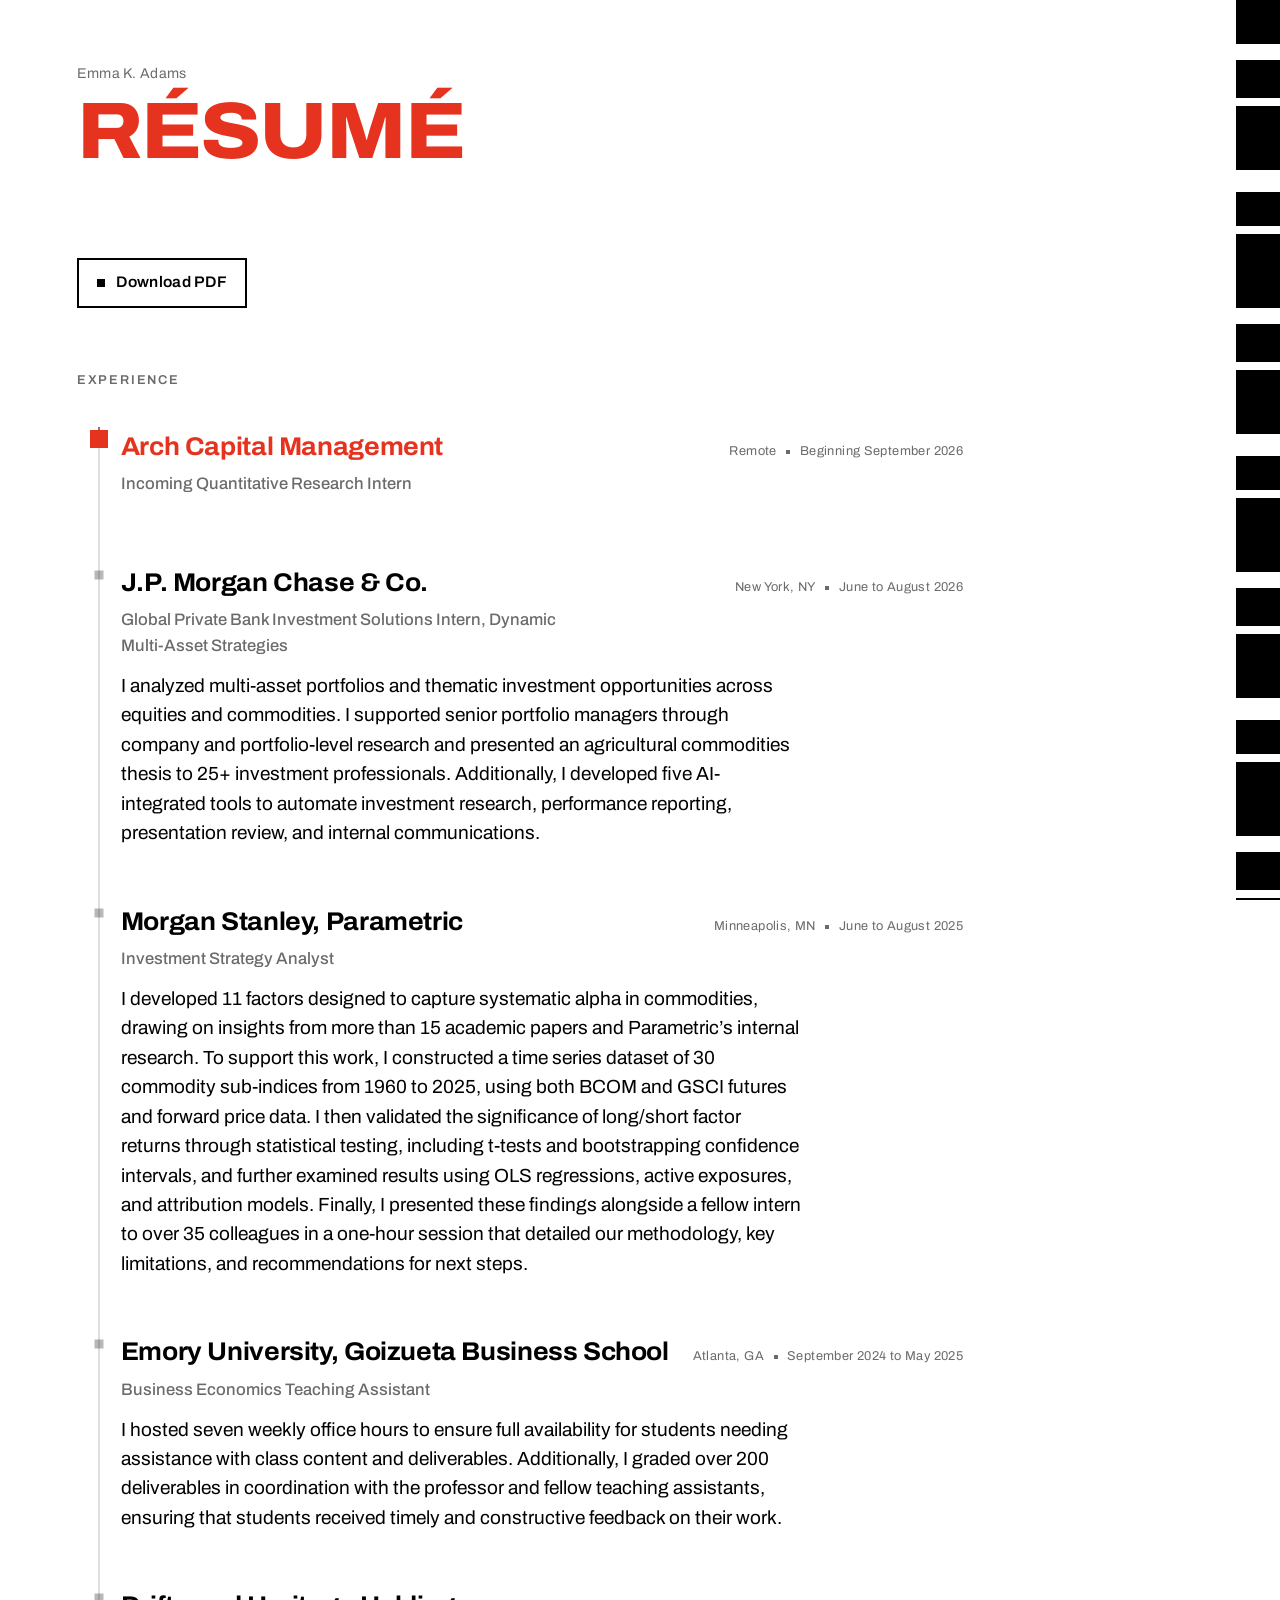
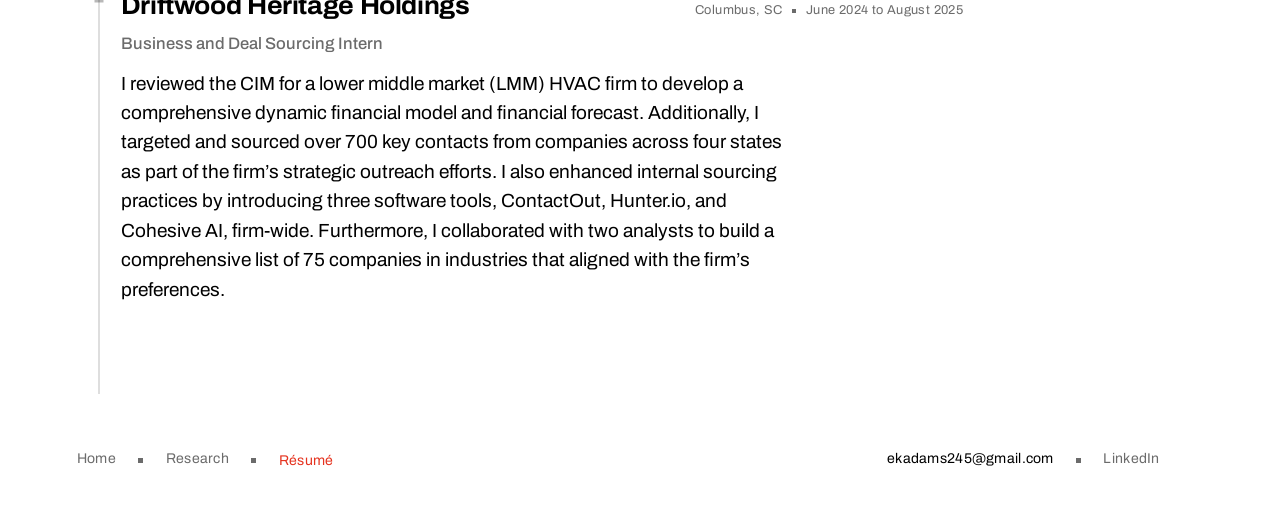
==== resume.html @ d05a8879 "Emma K. Adams: personal site Static site for ekadams245.github.io: home, research and resume pages w" ====
<!DOCTYPE html>
<html lang="en">
<head>
<meta charset="utf-8">
<meta name="viewport" content="width=device-width, initial-scale=1">
<title>Résumé: Quantitative &amp; Fundamental Analysis — Emma K. Adams</title>
<meta name="description" content="Résumé of Emma K. Adams, Emory Goizueta BBA 2027: investment research and quantitative analysis at J.P. Morgan and Morgan Stanley Parametric.">
<link rel="canonical" href="https://ekadams245.github.io/resume.html">
<meta property="og:type" content="website">
<meta property="og:site_name" content="Emma K. Adams">
<meta property="og:locale" content="en_US">
<meta property="og:title" content="Résumé: Quantitative &amp; Fundamental Analysis — Emma K. Adams">
<meta property="og:description" content="Résumé of Emma K. Adams, Emory Goizueta BBA 2027: investment research and quantitative analysis at J.P. Morgan and Morgan Stanley Parametric.">
<meta property="og:url" content="https://ekadams245.github.io/resume.html">
<meta property="og:image" content="https://ekadams245.github.io/og-image.png">
<meta property="og:image:width" content="1200">
<meta property="og:image:height" content="630">
<meta property="og:image:alt" content="Emma K. Adams: equity research, fundamental analysis and quantitative research">
<meta name="twitter:card" content="summary_large_image">
<meta name="twitter:title" content="Résumé: Quantitative &amp; Fundamental Analysis — Emma K. Adams">
<meta name="twitter:description" content="Résumé of Emma K. Adams, Emory Goizueta BBA 2027: investment research and quantitative analysis at J.P. Morgan and Morgan Stanley Parametric.">
<meta name="twitter:image" content="https://ekadams245.github.io/og-image.png">
<meta name="twitter:image:alt" content="Emma K. Adams: equity research, fundamental analysis and quantitative research">
<link rel="preconnect" href="https://fonts.googleapis.com">
<link rel="preconnect" href="https://fonts.gstatic.com" crossorigin>
<link href="https://fonts.googleapis.com/css2?family=Archivo:ital,wdth,wght@0,62..125,100..900;1,62..125,100..900&display=swap" rel="stylesheet">
<link rel="stylesheet" href="styles.css?v=8">
<link rel="icon" href="data:image/svg+xml,<svg xmlns='http://www.w3.org/2000/svg' viewBox='0 0 32 32'><rect width='32' height='32' fill='%23fff'/><rect y='15' width='32' height='2' fill='%23000'/><rect x='10' y='9' width='14' height='14' fill='%23E5331F'/></svg>">
<script type="application/ld+json">
{
  "@context": "https://schema.org",
  "@graph": [
    {
      "@type": "WebPage",
      "@id": "https://ekadams245.github.io/resume.html#page",
      "url": "https://ekadams245.github.io/resume.html",
      "name": "Résumé: Quantitative & Fundamental Analysis — Emma K. Adams",
      "inLanguage": "en-US",
      "isPartOf": {
        "@type": "WebSite",
        "@id": "https://ekadams245.github.io/#website",
        "url": "https://ekadams245.github.io/",
        "name": "Emma K. Adams"
      },
      "about": {
        "@id": "https://ekadams245.github.io/#person"
      },
      "mainEntity": {
        "@id": "https://ekadams245.github.io/#person"
      },
      "associatedMedia": {
        "@type": "MediaObject",
        "contentUrl": "https://ekadams245.github.io/Emma_Adams_Resume.pdf",
        "encodingFormat": "application/pdf",
        "name": "Emma K. Adams résumé (PDF)"
      }
    },
    {
      "@type": "Person",
      "@id": "https://ekadams245.github.io/#person",
      "name": "Emma K. Adams",
      "url": "https://ekadams245.github.io/",
      "sameAs": [
        "https://www.linkedin.com/in/emma-k-adams/",
        "https://github.com/ekadams245"
      ],
      "alumniOf": {
        "@type": "CollegeOrUniversity",
        "name": "Goizueta Business School, Emory University",
        "url": "https://goizueta.emory.edu/",
        "parentOrganization": {
          "@type": "CollegeOrUniversity",
          "name": "Emory University",
          "url": "https://www.emory.edu/"
        }
      }
    }
  ]
}
</script>
</head>
<body>

<div class="tape" aria-hidden="true"></div>

<div class="frame">

  <header class="id">
    <p class="id__back"><a href="index.html">Emma K. Adams</a></p>
    <h1 class="id__name id__name--page">Résumé</h1>
  </header>

  <main class="page page--wide">

    <a class="dl" href="Emma_Adams_Resume.pdf" download>
      <i class="dl__sq" aria-hidden="true"></i>Download PDF
    </a>

    <section class="sec">
      <h2 class="sec__h">Experience</h2>

      <div class="exp">
        <span class="exp__line" aria-hidden="true"></span>
        <span class="exp__lead" aria-hidden="true"></span>
        <span class="exp__box"  aria-hidden="true"></span>

        <article class="role">
          <div class="role__head">
            <h3 class="role__org">Arch Capital Management</h3>
            <p class="role__meta">Remote<i class="role__sep" aria-hidden="true"></i>Beginning September 2026</p>
          </div>
          <p class="role__title">Incoming Quantitative Research Intern</p>
        </article>
        <article class="role">
          <div class="role__head">
            <h3 class="role__org">J.P. Morgan Chase &amp; Co.</h3>
            <p class="role__meta">New York, NY<i class="role__sep" aria-hidden="true"></i>June to August 2026</p>
          </div>
          <p class="role__title">Global Private Bank Investment Solutions Intern, Dynamic Multi-Asset Strategies</p>
          <p class="role__body">I analyzed multi-asset portfolios and thematic investment
            opportunities across equities and commodities. I supported senior portfolio
            managers through company and portfolio-level research and presented an
            agricultural commodities thesis to 25+ investment professionals. Additionally,
            I developed five AI-integrated tools to automate investment research,
            performance reporting, presentation review, and internal communications.</p>
        </article>
        <article class="role">
          <div class="role__head">
            <h3 class="role__org">Morgan Stanley, Parametric</h3>
            <p class="role__meta">Minneapolis, MN<i class="role__sep" aria-hidden="true"></i>June to August 2025</p>
          </div>
          <p class="role__title">Investment Strategy Analyst</p>
          <p class="role__body">I developed 11 factors designed to capture systematic alpha
            in commodities, drawing on insights from more than 15 academic papers and
            Parametric&rsquo;s internal research. To support this work, I constructed a time
            series dataset of 30 commodity sub-indices from 1960 to 2025, using both BCOM and
            GSCI futures and forward price data. I then validated the significance of
            long/short factor returns through statistical testing, including t-tests and
            bootstrapping confidence intervals, and further examined results using OLS
            regressions, active exposures, and attribution models. Finally, I presented
            these findings alongside a fellow intern to over 35 colleagues in a one-hour
            session that detailed our methodology, key limitations, and recommendations for
            next steps.</p>
        </article>
        <article class="role">
          <div class="role__head">
            <h3 class="role__org">Emory University, Goizueta Business School</h3>
            <p class="role__meta">Atlanta, GA<i class="role__sep" aria-hidden="true"></i>September 2024 to May 2025</p>
          </div>
          <p class="role__title">Business Economics Teaching Assistant</p>
          <p class="role__body">I hosted seven weekly office hours to ensure full
            availability for students needing assistance with class content and
            deliverables. Additionally, I graded over 200 deliverables in coordination with
            the professor and fellow teaching assistants, ensuring that students received
            timely and constructive feedback on their work.</p>
        </article>
        <article class="role">
          <div class="role__head">
            <h3 class="role__org">Driftwood Heritage Holdings</h3>
            <p class="role__meta">Columbus, SC<i class="role__sep" aria-hidden="true"></i>June 2024 to August 2025</p>
          </div>
          <p class="role__title">Business and Deal Sourcing Intern</p>
          <p class="role__body">I reviewed the CIM for a lower middle market (LMM) HVAC firm
            to develop a comprehensive dynamic financial model and financial forecast.
            Additionally, I targeted and sourced over 700 key contacts from companies across
            four states as part of the firm&rsquo;s strategic outreach efforts. I also
            enhanced internal sourcing practices by introducing three software tools,
            ContactOut, Hunter.io, and Cohesive AI, firm-wide. Furthermore, I collaborated
            with two analysts to build a comprehensive list of 75 companies in industries
            that aligned with the firm&rsquo;s preferences.</p>
        </article>

      </div>
    </section>

  </main>

  <footer class="meta">
    <nav class="meta__nav" aria-label="Pages">
      <a href="index.html">Home</a>
      <span class="meta__sep" aria-hidden="true"></span>
      <a href="research.html">Research</a>
      <span class="meta__sep" aria-hidden="true"></span>
      <span class="meta__here" aria-current="page">Résumé</span>
    </nav>
    <div class="meta__contact">
      <a class="meta__mail" href="mailto:ekadams245@gmail.com">ekadams245@gmail.com</a>
      <span class="meta__sep" aria-hidden="true"></span>
      <a href="https://www.linkedin.com/in/emma-k-adams/" target="_blank" rel="me noopener noreferrer">LinkedIn</a>
    </div>
  </footer>

</div>

<script src="site.js?v=7"></script>
</body>
</html>
---- styles.css ----
/* Emma K. Adams - site styles */

:root {
  --paper:  #ffffff;
  --ink:    #000000;
  --red:    #e5331f;
  --grey:   #6b6b6b;   /* 5.7:1 contrast on white */

  --tape-w: clamp(12px, 3.4vw, 46px);
  --gut:    clamp(1.5rem, 6vw, 7rem);
  --blk:    clamp(30px, 5.2vw, 68px);

  --ease:   cubic-bezier(.16, 1, .3, 1);
  --travel: 620ms;
}

@media (prefers-color-scheme: dark) {
  :root:not([data-theme="light"]) {
    --paper: #0d0d0d;
    --ink:   #ffffff;
    --grey:  #8a8a8a;
  }
}
:root[data-theme="dark"] {
  --paper: #0d0d0d;
  --ink:   #ffffff;
  --grey:  #8a8a8a;
}

*, *::before, *::after { box-sizing: border-box; }

html { -webkit-text-size-adjust: 100%; }

body {
  margin: 0;
  background: var(--paper);
  color: var(--ink);
  font-family: Archivo, ui-sans-serif, system-ui, "Segoe UI", sans-serif;
  font-size: clamp(16px, 0.5vw + 14.5px, 19px);
  line-height: 1.55;
  -webkit-font-smoothing: antialiased;
  text-rendering: optimizeLegibility;
}

a { color: inherit; text-decoration: none; }

:focus-visible { outline: 2px solid var(--red); outline-offset: 4px; }

/* ---------- right edge tape ---------- */
.tape {
  position: fixed;
  inset: 0 0 0 auto;
  width: var(--tape-w);
  z-index: 5;
  pointer-events: none;
}

/* base and fill share one pattern; the fill is clipped to reading progress */
.tape,
.tape::after {
  --c: var(--ink);
  background-repeat: repeat-y;
  background-size: 100% 264px;
  background-image: linear-gradient(
    to bottom,
    var(--c)  0     44px, transparent 44px  60px,
    var(--c)  60px  98px, transparent 98px  106px,
    var(--c)  106px 170px, transparent 170px 192px,
    var(--c)  192px 226px, transparent 226px 234px,
    var(--c)  234px 264px
  );
}
.tape::after {
  content: "";
  --c: var(--red);
  position: absolute;
  inset: 0 0 auto 0;
  height: var(--p, 0%);
}

/* ---------- background field ---------- */
.field {
  position: fixed;
  inset: 0;
  z-index: 0;
  display: block;
  pointer-events: none;
}
.frame { position: relative; z-index: 1; }

/* ---------- page frame ---------- */
.landing { min-height: 100svh; }

.frame {
  min-height: 100svh;
  padding: clamp(2rem, 7vh, 5rem) calc(var(--tape-w) + var(--gut)) clamp(1.75rem, 5vh, 3.5rem) var(--gut);
  display: flex;
  flex-direction: column;
  justify-content: space-between;
  gap: clamp(2rem, 6vh, 4.5rem);
}

/* ---------- identity ---------- */
.id__name {
  margin: 0;
  font-size: clamp(2.7rem, 10.5vw, 8.5rem);
  font-variation-settings: "wdth" 110, "wght" 800;
  line-height: 0.88;
  letter-spacing: -0.025em;
  text-transform: uppercase;
  color: var(--red);
  text-wrap: balance;
}

.id__line {
  margin: clamp(0.8rem, 1.8vh, 1.25rem) 0 0;
  display: flex;
  align-items: center;
  flex-wrap: wrap;
  gap: clamp(0.5rem, 1.4vw, 0.95rem);
  font-size: clamp(0.95rem, 1.45vw, 1.2rem);
  font-variation-settings: "wdth" 100, "wght" 400;
  letter-spacing: 0.02em;
}
/* square separators */
.id__sep {
  width: 6px;
  height: 6px;
  background: var(--ink);
  flex: none;
}

/* ---------- section links ---------- */
.jump {
  margin-top: clamp(1.75rem, 5vh, 3.25rem);
  display: flex;
  flex-direction: column;
  align-items: flex-start;
  gap: clamp(0.35rem, 1.2vh, 0.7rem);
}
.jump a {
  display: flex;
  align-items: baseline;
  gap: clamp(0.65rem, 1.6vw, 1.1rem);
  font-size: clamp(1.45rem, 3.6vw, 2.75rem);
  font-variation-settings: "wdth" 106, "wght" 600;
  letter-spacing: -0.02em;
  line-height: 1.15;
  transition: color 200ms var(--ease);
}
.jump__sq {
  width: clamp(0.5rem, 1.1vw, 0.8rem);
  aspect-ratio: 1;
  background: var(--ink);
  flex: none;
  transform: translateX(0);
  transition:
    transform 320ms var(--ease),
    background-color 200ms var(--ease);
}
.jump a:hover,
.jump a:focus-visible { color: var(--red); }
.jump a:hover .jump__sq,
.jump a:focus-visible .jump__sq {
  background: var(--red);
  transform: translateX(clamp(0.25rem, 0.7vw, 0.55rem));
}

/* ---------- inner pages ---------- */
.id__back {
  margin: 0 0 clamp(0.5rem, 1.4vh, 0.9rem);
  font-size: clamp(0.85rem, 1.1vw, 1rem);
  letter-spacing: 0.02em;
  color: var(--grey);
}
.id__back a { border-bottom: 1px solid transparent; padding-bottom: 2px; }
.id__back a:hover { color: var(--ink); border-bottom-color: var(--red); }

.id__name--page { font-size: clamp(2.2rem, 7vw, 5rem); }

.page {
  align-self: start;
  max-width: 62ch;
  padding-top: clamp(1.5rem, 4vh, 3rem);
}

/* ---------- about ---------- */
.lead {
  margin: 0 0 clamp(1.4rem, 3.5vh, 2.2rem);
  max-width: 34ch;
  font-size: clamp(1.25rem, 2.6vw, 2rem);
  font-variation-settings: "wdth" 104, "wght" 500;
  line-height: 1.25;
  letter-spacing: -0.015em;
  text-wrap: pretty;
}

.prose { max-width: 56ch; }
.prose p { margin: 0 0 1.15rem; }
.prose em { font-style: italic; }
.prose p:last-child { margin-bottom: 0; }

/* label and value rows */
.sheet {
  margin: clamp(2.2rem, 6vh, 3.5rem) 0 0;
  padding: 0;
  max-width: 46rem;
  border-top: 2px solid var(--ink);
}
.sheet__row {
  display: grid;
  grid-template-columns: minmax(7rem, 11rem) 1fr;
  gap: clamp(0.75rem, 3vw, 2rem);
  padding: clamp(0.65rem, 1.8vh, 0.95rem) 0;
  border-bottom: 1px solid color-mix(in srgb, var(--ink) 18%, transparent);
}
.sheet__k {
  font-size: clamp(0.8rem, 1vw, 0.9rem);
  letter-spacing: 0.04em;
  color: var(--grey);
  padding-top: 0.25em;
}
.sheet__k, .sheet__v { margin: 0; }
.sheet__v { font-variation-settings: "wdth" 100, "wght" 400; }
.sheet__v em {
  font-style: normal;
  color: var(--grey);
}

.todo {
  color: var(--red);
  font-style: italic;
}

.outro {
  margin: clamp(3rem, 8vh, 5rem) 0 0;
  max-width: 46rem;
  font-size: clamp(1.15rem, 2.1vw, 1.6rem);
  line-height: 1.35;
  font-variation-settings: "wdth" 102, "wght" 500;
  letter-spacing: -0.01em;
}
.outro a { border-bottom: 2px solid var(--red); padding-bottom: 1px; }
.outro a:hover { color: var(--red); }

/* ---------- resume ---------- */
.page--wide { max-width: 58rem; }

.dl {
  display: inline-flex;
  align-items: center;
  gap: 0.7rem;
  margin-bottom: clamp(2.5rem, 7vh, 4.5rem);
  padding: 0.7rem 1.15rem;
  border: 2px solid var(--ink);
  font-size: clamp(0.9rem, 1.2vw, 1.05rem);
  font-variation-settings: "wdth" 102, "wght" 600;
  letter-spacing: 0.02em;
  transition: color 180ms var(--ease), border-color 180ms var(--ease);
}
.dl__sq {
  width: 8px; height: 8px;
  background: var(--ink);
  flex: none;
  transition: background-color 180ms var(--ease), transform 300ms var(--ease);
}
.dl__meta {
  color: var(--grey);
  font-variation-settings: "wdth" 100, "wght" 400;
  letter-spacing: 0.03em;
}
.dl--sm {
  margin: clamp(1rem, 2.5vh, 1.5rem) 0 0;
  padding: 0.5rem 0.85rem;
  border-width: 1px;
  font-size: clamp(0.8rem, 1vw, 0.9rem);
}
/* one or more downloads under a research entry */
.dls {
  margin: clamp(1rem, 2.5vh, 1.5rem) 0 0;
  display: flex;
  flex-wrap: wrap;
  gap: 0.6rem 0.9rem;
}
.dls .dl--sm { margin: 0; }
.dl:hover, .dl:focus-visible { color: var(--red); border-color: var(--red); }
.dl:hover .dl__sq, .dl:focus-visible .dl__sq {
  background: var(--red);
  transform: translateY(2px);
}

.sec__h {
  margin: 0 0 clamp(1.5rem, 4vh, 2.5rem);
  font-size: clamp(0.8rem, 1vw, 0.9rem);
  letter-spacing: 0.14em;
  text-transform: uppercase;
  color: var(--grey);
  font-variation-settings: "wdth" 100, "wght" 600;
}

/* vertical rail; the box marks the entry in view */
.exp {
  --rail: clamp(1.75rem, 3.5vw, 2.75rem);
  position: relative;
  padding-bottom: clamp(2rem, 10vh, 7rem);   /* room for the box to reach the last dot */
}
.exp__line,
.exp__lead {
  position: absolute;
  left: calc(var(--rail) / 2);
  width: 2px;
  transform: translateX(-50%);
  background: var(--ink);
}
.exp__line { top: 0; bottom: 0; opacity: 0.13; }
.exp__lead { top: 0; height: var(--y, 0px); opacity: 0.45; }
.exp__box {
  position: absolute;
  left: calc(var(--rail) / 2);
  top: var(--y, 0px);
  width: clamp(13px, 1.5vw, 18px);
  aspect-ratio: 1;
  background: var(--red);
  transform: translate(-50%, -50%);
  transition: top 420ms var(--ease);
}

.role {
  position: relative;
  padding: 0 0 clamp(2.2rem, 6vh, 3.5rem) var(--rail);
}
.role:last-child { padding-bottom: 0; }
.role::before {                       /* per-entry dot */
  content: "";
  position: absolute;
  left: calc(var(--rail) / 2);
  top: 0.62em;
  width: 9px; height: 9px;
  background: var(--ink);
  opacity: 0.28;
  transform: translate(-50%, -50%);
  transition: opacity 300ms var(--ease);
}
.role.is-active::before { opacity: 0; }

.role__head {
  display: flex;
  align-items: baseline;
  justify-content: space-between;
  flex-wrap: wrap;
  gap: 0.25rem 1.5rem;
}
.role__org {
  margin: 0;
  font-size: clamp(1.15rem, 2.2vw, 1.6rem);
  font-variation-settings: "wdth" 104, "wght" 700;
  letter-spacing: -0.015em;
  transition: color 300ms var(--ease);
}
.role.is-active .role__org { color: var(--red); }

.role__meta {
  margin: 0;
  display: flex;
  align-items: center;
  gap: 0.6rem;
  font-size: clamp(0.8rem, 1vw, 0.9rem);
  letter-spacing: 0.03em;
  color: var(--grey);
  white-space: nowrap;
}
.role__sep { width: 4px; height: 4px; background: var(--grey); flex: none; }

.role__title {
  margin: 0.3rem 0 0.75rem;
  max-width: 44ch;
  font-size: clamp(0.95rem, 1.3vw, 1.1rem);
  font-variation-settings: "wdth" 100, "wght" 500;
  color: var(--grey);
}

.role__body {
  margin: 0;
  max-width: 62ch;
}

/* figure row */
.figs {
  margin: 0 0 clamp(1rem, 2.5vh, 1.5rem);
  padding: 0;
  display: flex;
  flex-wrap: wrap;
  gap: clamp(1.25rem, 4vw, 3rem);
}
.fig { margin: 0; }
.fig__k {
  margin: 0;
  font-size: clamp(0.72rem, 0.9vw, 0.82rem);
  letter-spacing: 0.06em;
  color: var(--grey);
}
.fig__v {
  margin: 0.1rem 0 0;
  font-size: clamp(1.4rem, 3vw, 2.1rem);
  font-variation-settings: "wdth" 104, "wght" 700;
  font-variant-numeric: tabular-nums;
  letter-spacing: -0.02em;
  line-height: 1;
  color: var(--red);
}

@media (max-width: 34rem) {
  .role__head { flex-direction: column; }
  .role__meta { white-space: normal; }
}

/* ---------- footer ---------- */
.meta {
  display: flex;
  justify-content: space-between;
  align-items: center;
  flex-wrap: wrap;
  gap: clamp(0.6rem, 2vh, 1.1rem) clamp(1.5rem, 4vw, 3rem);
  font-size: clamp(0.85rem, 1.1vw, 1rem);
  letter-spacing: 0.02em;
  color: var(--grey);
}
.meta__nav,
.meta__contact {
  display: flex;
  align-items: center;
  flex-wrap: wrap;
  gap: clamp(0.7rem, 2vw, 1.4rem);
}
.meta a { border-bottom: 1px solid transparent; padding-bottom: 2px; }
.meta a:hover { color: var(--ink); border-bottom-color: var(--red); }
.meta__mail { color: var(--ink); }
.meta__sep { width: 5px; height: 5px; background: var(--grey); flex: none; }

/* current page */
.meta__here { color: var(--red); }

@media (max-width: 34rem) {
  .meta { justify-content: flex-start; }

  /* stack label over value; the column is too narrow below this width */
  .sheet__row {
    grid-template-columns: 1fr;
    gap: 0.15rem;
    padding: 0.8rem 0;
  }
  .sheet__k { padding-top: 0; }

  /* stack, so no separator is left dangling at a line end */
  .id__line {
    flex-direction: column;
    align-items: flex-start;
    gap: 0.1rem;
  }
  .id__sep { display: none; }
}

/* ---------- load transition ---------- */
@media (prefers-reduced-motion: no-preference) {
  .id__name, .id__line, .jump, .meta {
    animation: rise 760ms var(--ease) both;
  }
  .id__line { animation-delay: 70ms; }
  .jump     { animation-delay: 150ms; }
  .meta     { animation-delay: 300ms; }

  @keyframes rise {
    from { opacity: 0; transform: translateY(10px); }
    to   { opacity: 1; transform: translateY(0); }
  }
}

/* ---------- narrow ---------- */


@media (max-height: 34rem) and (orientation: landscape) {
  .frame { gap: 1.25rem; }
}
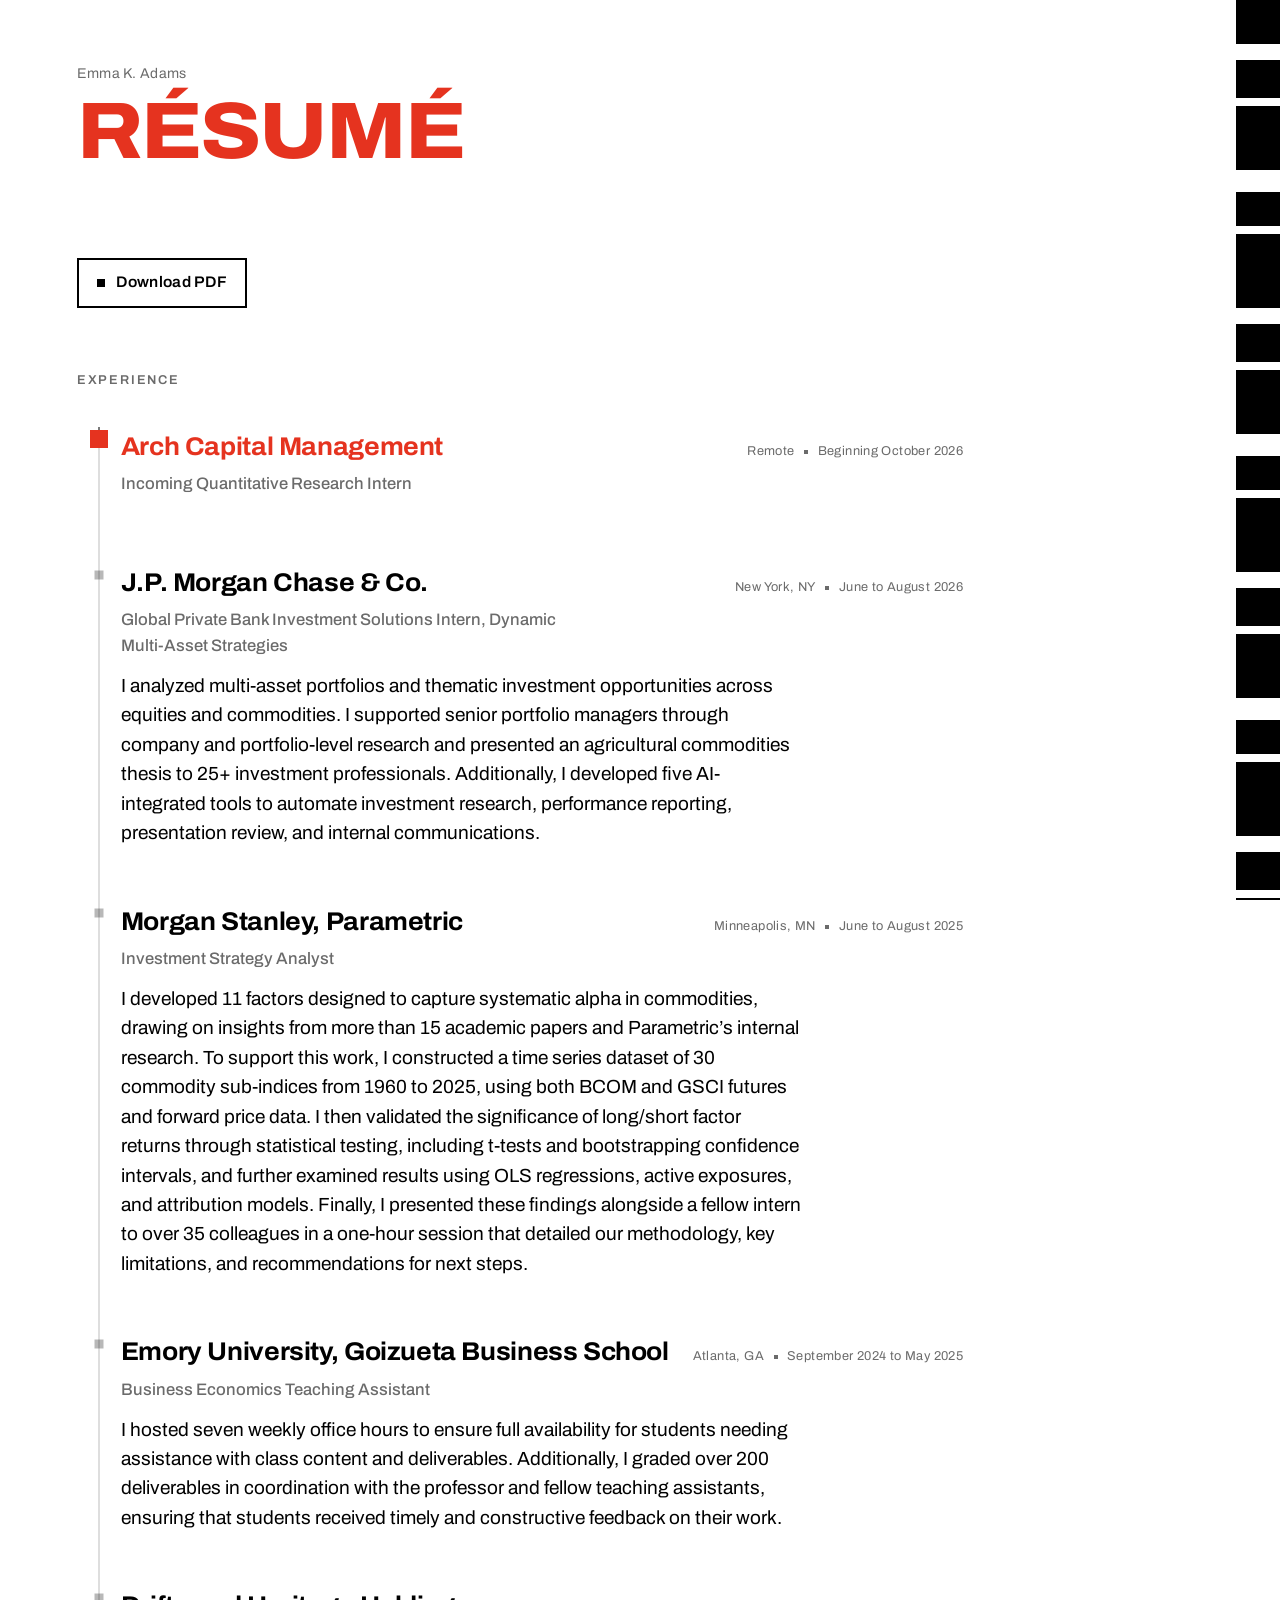
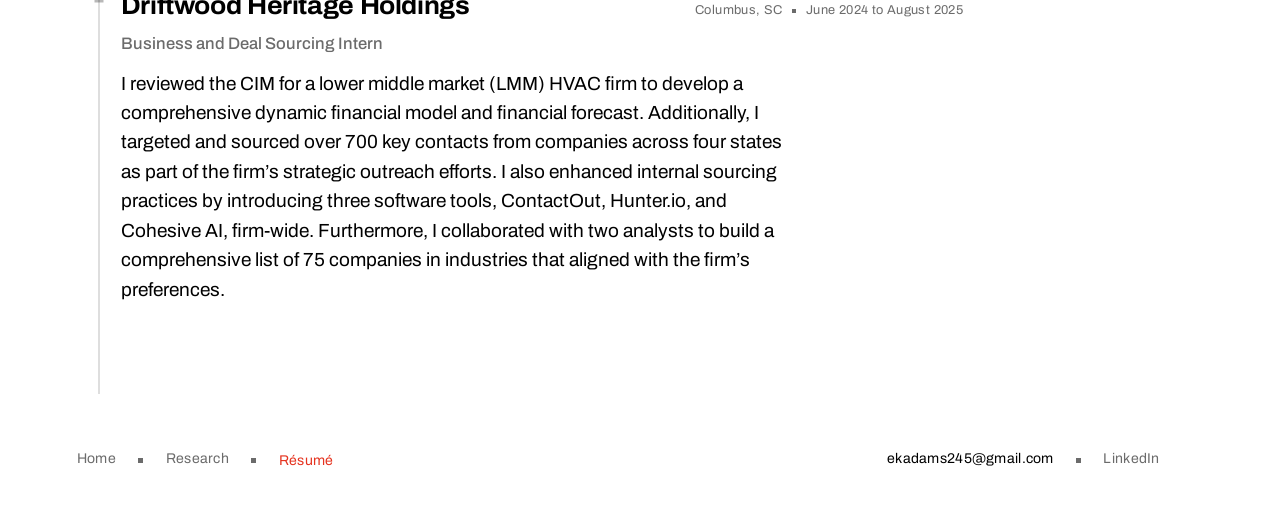
==== commit ceb82aa6: "Arch Capital internship begins October 2026" ====
--- a/resume.html
+++ b/resume.html
@@ -107,7 +107,7 @@
         <article class="role">
           <div class="role__head">
             <h3 class="role__org">Arch Capital Management</h3>
-            <p class="role__meta">Remote<i class="role__sep" aria-hidden="true"></i>Beginning September 2026</p>
+            <p class="role__meta">Remote<i class="role__sep" aria-hidden="true"></i>Beginning October 2026</p>
           </div>
           <p class="role__title">Incoming Quantitative Research Intern</p>
         </article>
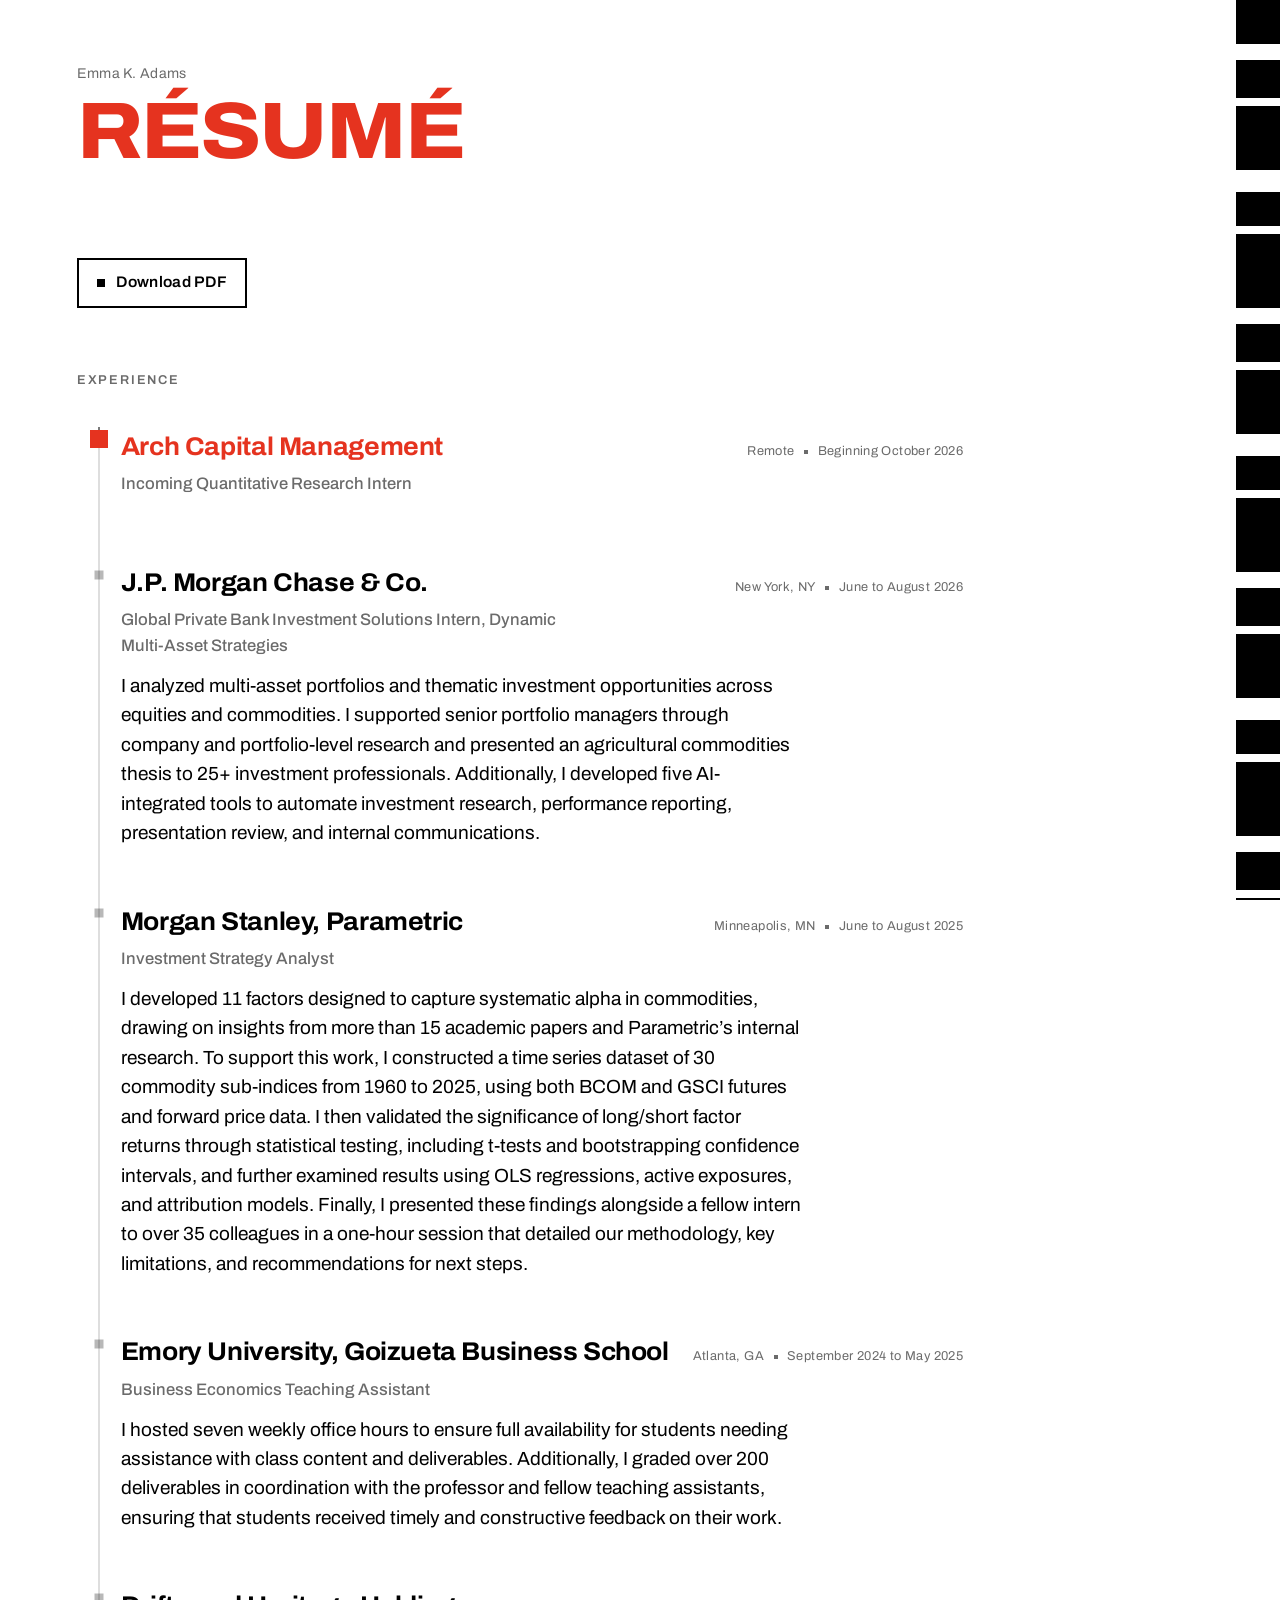
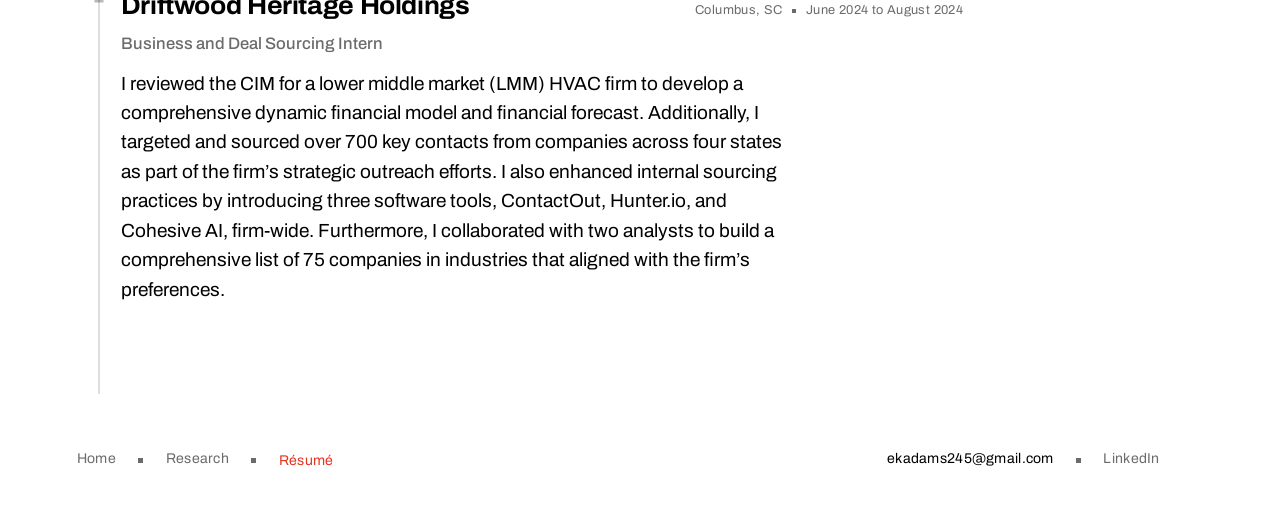
==== commit 0dfa3756: "Update résumé to 9.19.2026 version Replaces the PDF and corrects the Driftwood Heritage Holdings end" ====
--- a/resume.html
+++ b/resume.html
@@ -157,7 +157,7 @@
         <article class="role">
           <div class="role__head">
             <h3 class="role__org">Driftwood Heritage Holdings</h3>
-            <p class="role__meta">Columbus, SC<i class="role__sep" aria-hidden="true"></i>June 2024 to August 2025</p>
+            <p class="role__meta">Columbus, SC<i class="role__sep" aria-hidden="true"></i>June 2024 to August 2024</p>
           </div>
           <p class="role__title">Business and Deal Sourcing Intern</p>
           <p class="role__body">I reviewed the CIM for a lower middle market (LMM) HVAC firm
